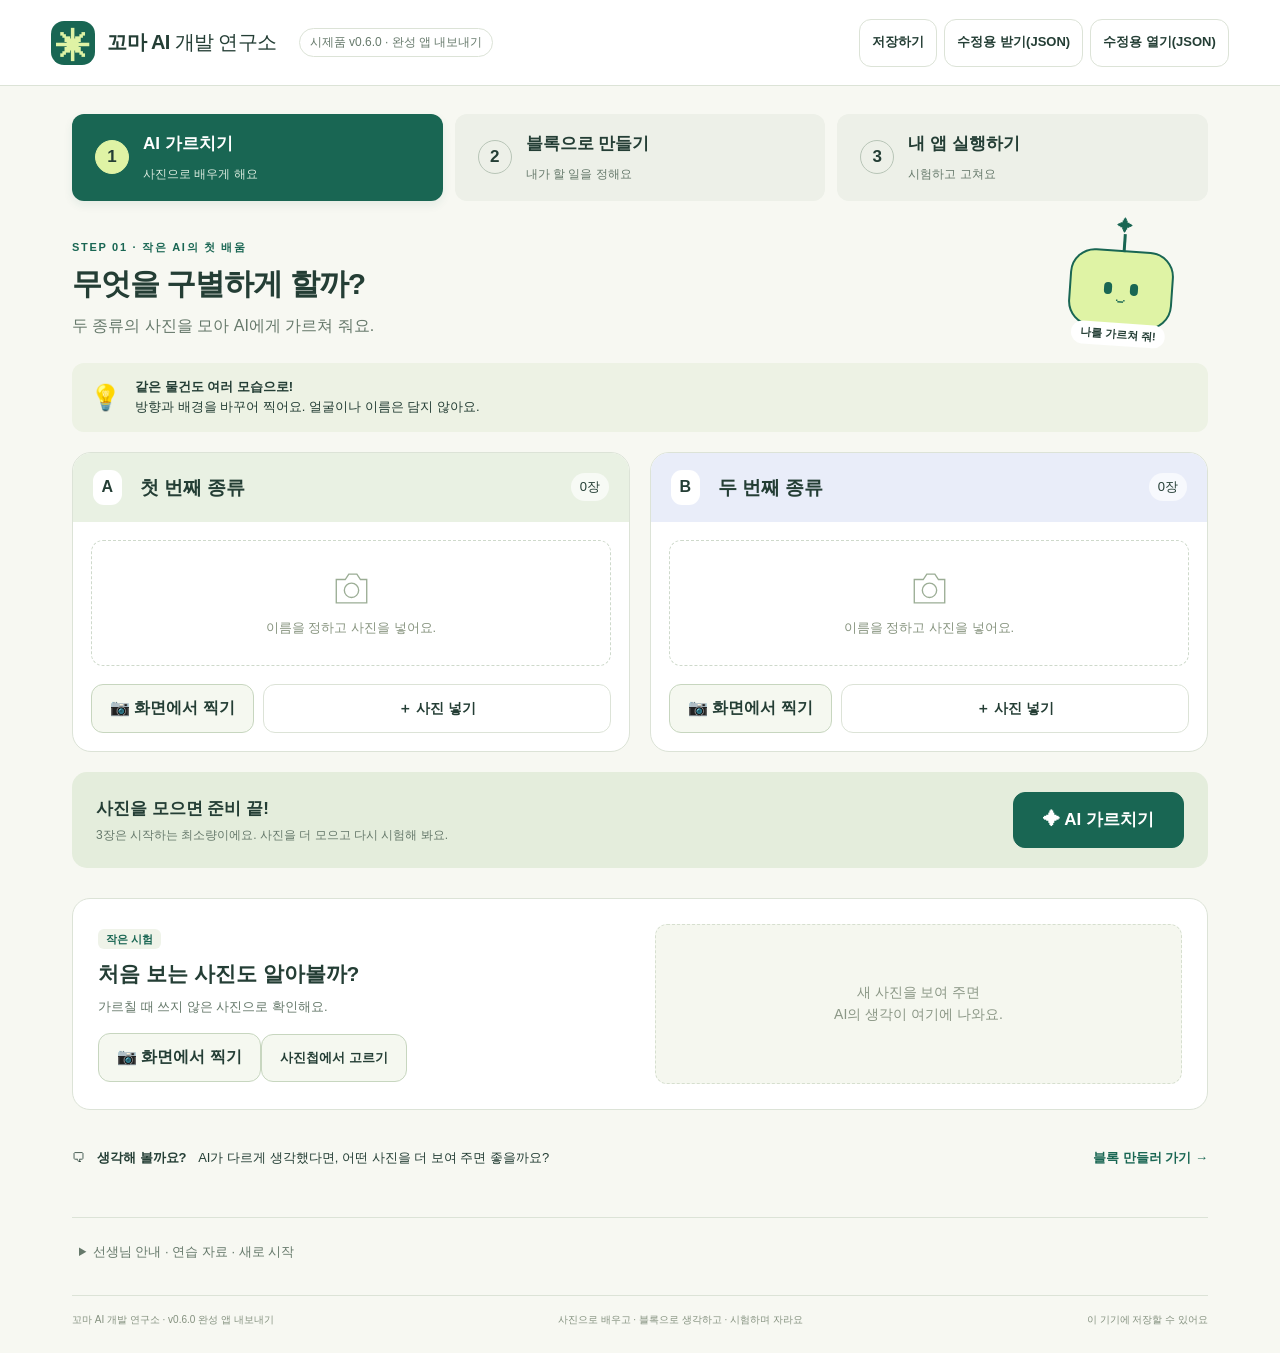
==== docs/index.html @ 5b6c754f "Prepare classroom app and restore large public assets with hash verification" ====
<!doctype html>
<html lang="ko"><head><meta charset="utf-8"><meta name="viewport" content="width=device-width,initial-scale=1"><meta name="theme-color" content="#196653"><title>꼬마 AI 개발 연구소</title><link rel="stylesheet" href="style.css"><script defer src="vendor/tf.min.js"></script><script defer src="engine.js?v=60"></script><script defer src="persistence.js"></script><script defer src="camera.js?v=3"></script><script defer src="export-html.js?v=60"></script><script defer src="app.js?v=60"></script></head><body>
<header><a class="brand" href="#"><span class="brand-icon">✳</span><span>꼬마 AI <b>개발 연구소</b></span></a><span class="prototype">시제품 v0.6.0 · 완성 앱 내보내기</span><div class="file-tools"><button id="save">저장하기</button><button id="export">수정용 받기(JSON)</button><label class="button quiet">수정용 열기(JSON)<input id="import" type="file" accept=".json,application/json" hidden></label></div></header>
<main><nav class="steps" aria-label="개발 단계"><button data-tab="teach" class="active"><span>1</span> AI 가르치기<small>사진으로 배우게 해요</small></button><button data-tab="build"><span>2</span> 블록으로 만들기<small>내가 할 일을 정해요</small></button><button data-tab="run"><span>3</span> 내 앱 실행하기<small>시험하고 고쳐요</small></button></nav>
<div id="notice" role="status" aria-live="polite" hidden></div>
<section id="teach" class="page"><div class="section-heading"><div><p class="eyebrow">STEP 01 · 작은 AI의 첫 배움</p><h1>무엇을 구별하게 할까?</h1><p>두 종류의 사진을 모아 AI에게 가르쳐 줘요.</p></div><div class="robot" aria-hidden="true"><i></i><i></i><span>⌣</span><b>나를 가르쳐 줘!</b></div></div>
<div class="hint"><span>💡</span><div><b>같은 물건도 여러 모습으로!</b><br>방향과 배경을 바꾸어 찍어요. 얼굴이나 이름은 담지 않아요.</div></div>
<div id="classes" class="class-grid"></div>
<div class="train-bar"><div><b id="train-state">사진을 모으면 준비 끝!</b><p id="train-detail">한 종류에 3장 이상 넣어 봐요. 서로 다른 모습이 좋아요.</p></div><button id="train" class="primary big">✦ AI 가르치기</button><progress id="progress" max="100" value="0" hidden></progress></div>
<div class="test-panel"><div><span class="tag">작은 시험</span><h2>처음 보는 사진도 알아볼까?</h2><p>가르칠 때 쓰지 않은 사진으로 확인해요.</p><button id="test-camera" class="secondary">📷 화면에서 찍기</button><label class="button secondary">사진첩에서 고르기<input id="test-file" type="file" accept="image/*" hidden></label><button id="test-again" class="secondary" hidden>↻ 같은 사진 다시 시험</button></div><div id="test-result" class="test-result empty">새 사진을 보여 주면<br>AI의 생각이 여기에 나와요.</div></div>
<div class="reflection"><span>🗨</span><p><b>생각해 볼까요?</b> AI가 다르게 생각했다면, 어떤 사진을 더 보여 주면 좋을까요?</p><button class="next" data-tab="build">블록 만들러 가기 →</button></div></section>
<section id="build" class="page" hidden><div class="section-heading"><div><p class="eyebrow">STEP 02 · 생각을 블록으로</p><h1>AI의 생각에, 나의 약속을 연결해요.</h1><p>블록을 눌러 넣고, 순서와 안내를 정해요.</p></div></div>
<div class="builder"><aside class="palette"><h2>블록 꾸러미</h2><p>필요한 블록을 눌러요.</p><button data-add="photo" class="palette-block blue">📷 사진 받기 <span>＋</span></button><button data-add="predict" class="palette-block purple">✦ AI에게 물어보기 <span>＋</span></button><button data-add="if" class="palette-block orange">만약 … (이)라면 <span>＋</span></button><div class="paper-note"><b>내가 정하는 약속</b><p>어떤 결과에 어떤 안내가 나올까요?<br>블록의 순서도 생각해 봐요.</p></div></aside><div class="workspace"><div class="workspace-title"><h2>나의 명령 블록</h2><span id="block-count">0개</span></div><div class="start-block">⚑ 시작 버튼을 누르면</div><div id="blocks"></div><div id="block-empty">왼쪽 꾸러미에서 블록을 골라요.<br>사진 → AI → 만약 … 순서로 생각해 봐요.</div><div id="validation" role="status"></div><button id="check-blocks" class="secondary">✓ 블록 연결 확인</button></div></div>
<div class="simulation"><div><h3>연결만 먼저 시험해요</h3><p>여기서는 AI를 쓰지 않아요. 결과를 골라 내 안내를 확인해요.</p></div><div id="sim-buttons"></div><output id="sim-output">어떤 안내가 나올까요?</output></div><div class="reflection"><span>🗨</span><p><b>생각해 볼까요?</b> AI가 맞혔는데 안내가 엉뚱하다면, 무엇을 고쳐야 할까요?</p><button data-tab="run" class="next">내 앱 실행하기 →</button></div></section>
<section id="run" class="page" hidden><div class="section-heading"><div><p class="eyebrow">STEP 03 · 내가 만든 앱</p><h1>이제, 나의 앱이 움직일 차례!</h1><p>친구의 새 사진으로 시험하고, 더 좋게 고쳐 봐요.</p></div><button id="back-edit" class="secondary" data-tab="build">↶ 블록 고치기</button></div><div class="run-layout"><div class="app-shell"><div class="app-top"><span>✳</span><input id="app-name" aria-label="내 앱 이름" maxlength="30" value="우리의 초록 약속"><span>● ● ●</span></div><div class="app-body"><div id="run-image" class="photo-placeholder"><span>📸</span><h2>어떤 물건일까?</h2><p>사진을 고르고 시작해요.</p></div><p class="run-photo-help">아래 앱은 위에 보이는 사진으로 실행해요. 첫 화면의 시험 사진을 가져와 비교할 수 있어요.</p><button id="reuse-test" class="secondary">↳ 시험한 사진 가져오기</button><div class="app-actions"><button id="run-camera" class="secondary">📷 화면에서 찍기</button><label class="button secondary">사진 고르기<input id="run-file" type="file" accept="image/*" hidden></label><button id="run-start" class="primary">▶ 시작</button></div><div id="app-result" aria-live="polite"><span class="leaf">❋</span><p>내가 만든 안내가 여기에 나타나요.</p></div></div></div><aside class="review"><div class="export-card"><h2>친구에게 앱을 나눠요</h2><p>학습한 AI와 안내를 하나의 실행 파일로 담아요.</p><button id="export-html" class="primary">↓ 완성 앱 받기(HTML)</button><p id="download-ready" hidden><a id="download-html" class="button" download>HTML 파일 저장</a><br><span class="small">준비됐어요! 위 링크를 눌러 저장해요.</span></p><p class="small">받은 HTML을 브라우저로 열면 사진을 넣어 시험할 수 있어요. 다시 고칠 작품은 위의 ‘수정용 받기(JSON)’로 보관해요.</p><p class="small">휴대폰의 파일 미리보기에서는 실행이 안 될 수 있어요. 파일 첨부·실행은 수업 전 사용하는 기기와 게시판에서 확인해 주세요.</p></div><span class="tag">개발자의 관찰 노트</span><h2>어디를 고쳐 볼까?</h2><div class="review-item"><span>1</span><div><b>AI가 구별한 결과를 봐요.</b><p>다르게 구별했다면<br>가르친 사진을 살펴봐요.</p><button data-tab="teach">사진 더 가르치기 ↗</button></div></div><div class="review-item"><span>2</span><div><b>앱의 안내를 읽어 봐요.</b><p>내가 생각한 안내가 아니라면<br>조건 블록을 살펴봐요.</p><button data-tab="build">블록 살펴보기 ↗</button></div></div><label class="note-label">오늘 바꾼 점 <textarea id="reflection" placeholder="말로 나누어도 좋아요. 선생님과 적어 볼까요?" maxlength="500"></textarea></label><p class="small">사진을 바꾼 뒤 같은 시험 사진으로 다시 확인해 보세요.</p></aside></div></section>
<details id="teacher"><summary>선생님 안내 · 연습 자료 · 새로 시작</summary><div class="teacher-grid"><div><h3>첫 시험 순서</h3><p>두 종류 사진 각 3장 이상 → AI 가르치기 → 새 사진 시험 → 사진·AI·조건 블록 연결 → 내 앱 실행.</p><p>사진 3장은 작동을 시작하는 최소량입니다. 학습 효과나 정확도를 보장하는 기준이 아닙니다. 최대 각 30장, 원본은 320px 이내로 줄여 사용합니다.</p><h3>AI가 하는 일과 아이가 정하는 일</h3><p>미리 학습된 MobileNet으로 사진의 특징을 추출하고, 학생이 붙인 이름과 사진으로 별도의 2종 분류기를 실제 학습합니다. 조건과 안내는 학생이 정한 규칙으로 실행됩니다.</p><p>AI는 정한 두 종류 중 하나를 고릅니다. 다른 물건·재질·오염 상태·실제 분리배출 방법을 판정하는 도구가 아닙니다. 환경 안내는 선생님과 확인해 주세요.</p></div><div><h3>저장과 사진 처리</h3><p>사진 학습과 예측은 이 브라우저 안에서 실행됩니다. 사진을 서버로 보내지 않습니다. 사진 추가와 학습 완료 후 이 기기의 브라우저에 한 작품을 자동 저장합니다. ‘저장하기’로도 보관할 수 있고, ‘수정용 받기(JSON)’는 사진·모델·블록이 들어 있는 수정용 파일을 받습니다. ‘내 앱 실행하기’의 ‘완성 앱 받기(HTML)’는 원본 학습 사진 없이 학습한 AI와 안내가 들어 있는 실행 파일을 받습니다. 다른 기기로 옮길 때는 파일을 열어 주세요.</p><p>브라우저 저장 자료는 정리·삭제될 수 있으니 수업 전후 파일로 보관해 주세요. 실제 갤럭시탭의 속도와 파일 복원은 수업 전에 확인해야 합니다.</p><h3>선생님용 연습</h3><p>물병·상자 그림을 자동으로 만들어 기능을 시험합니다. 실제 학생 사진으로 얻은 성능을 보여 주는 자료는 아닙니다. 현재 자료가 있으면 덮어쓰지 않습니다.</p><button id="demo">연습 그림 넣기</button><button id="demo-test">새 연습 그림으로 시험</button><button id="reset" class="danger">새 작품 시작</button><p id="technical" class="small"></p></div></div></details>
<footer><span>꼬마 AI 개발 연구소 · v0.6.0 완성 앱 내보내기</span><span>사진으로 배우고 · 블록으로 생각하고 · 시험하며 자라요</span><span id="save-state">이 기기에 저장할 수 있어요</span></footer></main><div id="busy" hidden role="status"><div class="spinner"></div><b id="busy-text">준비하고 있어요…</b><p>잠깐만 기다려 주세요.</p></div><dialog id="camera-dialog" aria-labelledby="camera-title"><div class="camera-heading"><h2 id="camera-title">사진 찍기</h2><button id="camera-close" aria-label="카메라 닫기">닫기 ×</button></div><video id="camera-video" autoplay muted playsinline></video><div class="camera-feedback"><img id="camera-last" alt="방금 저장한 사진" hidden><p id="camera-status" role="status">카메라를 준비해요.</p></div><div class="camera-actions"><button id="camera-capture" disabled>📷 찍어서 저장</button><button id="camera-retry" hidden>카메라 다시 열기</button></div><p class="small">얼굴 대신 물건을 찍어요. 닫으면 카메라도 꺼져요.</p></dialog></body></html>
---- docs/style.css ----
:root{--ink:#243e35;--green:#196653;--lime:#dff3a5;--paper:#f7f8f2;--line:#dce3d7;--muted:#66796b;--blue:#e5f1fd;--purple:#eee8fb;--orange:#fff0d8}*{box-sizing:border-box}body{margin:0;background:var(--paper);color:var(--ink);font-family:Arial,'Noto Sans KR','Malgun Gothic',sans-serif;line-height:1.55}button,input,select,textarea{font:inherit}button,.button{border:1px solid var(--line);border-radius:12px;padding:11px 18px;background:white;color:var(--ink);font-weight:700;cursor:pointer;min-height:48px;display:inline-flex;align-items:center;justify-content:center;gap:8px;text-decoration:none;touch-action:manipulation}button:hover,.button:hover{filter:brightness(.96);border-color:#829c8c}button:focus-visible,.button:focus-within,input:focus-visible,select:focus-visible,textarea:focus-visible{outline:3px solid #f0b73e;outline-offset:3px}button:disabled{opacity:.5;cursor:wait}input,select,textarea{color:var(--ink);border:1px solid #becdc0;border-radius:9px;padding:10px;background:white;min-width:0}input{max-width:100%}header{background:white;border-bottom:1px solid var(--line);display:flex;align-items:center;gap:22px;padding:18px 4%;min-height:86px}.brand{display:flex;align-items:center;gap:12px;color:var(--ink);text-decoration:none;font-size:20px;font-weight:800;letter-spacing:-.6px}.brand b{font-weight:400}.brand-icon{background:var(--green);color:var(--lime);display:grid;place-items:center;font-size:34px;border-radius:13px;width:44px;height:44px}.prototype{font-size:12px;color:var(--muted);border:1px solid var(--line);border-radius:20px;padding:4px 10px}.file-tools{margin-left:auto;display:flex;gap:7px;font-size:13px}.file-tools button,.file-tools .button{padding:9px 12px}main{max-width:1200px;padding:28px 32px 0;margin:auto}.steps{display:grid;grid-template-columns:repeat(3,1fr);gap:12px;margin-bottom:38px}.steps button{text-align:left;justify-content:flex-start;position:relative;display:grid;grid-template-columns:36px 1fr;column-gap:12px;padding:16px 22px;background:#edf0e8;border-color:transparent;font-size:17px}.steps span{grid-row:span 2;border:1px solid #b8c5b7;border-radius:50%;width:34px;height:34px;display:grid;place-items:center}.steps small{grid-column:2;font-size:12px;font-weight:400;color:var(--muted)}.steps .active{background:var(--green);color:white;box-shadow:0 4px 10px #19665315}.steps .active span{background:var(--lime);color:var(--ink);border-color:var(--lime)}.steps .active small{color:#dbebdf}.section-heading{display:flex;align-items:center;justify-content:space-between;gap:25px;margin:12px 0 24px}.eyebrow{color:var(--green);font-size:11px;font-weight:800;letter-spacing:1.7px;margin:0 0 8px}h1{font-size:30px;letter-spacing:-1px;line-height:1.35;margin:0 0 10px}h2{font-size:21px;line-height:1.4;margin:8px 0}h3{font-size:16px}.section-heading p:not(.eyebrow),.test-panel p{color:var(--muted);margin:0}.robot{flex-shrink:0;position:relative;display:flex;align-items:center;justify-content:center;gap:18px;width:104px;height:78px;border-radius:25px;background:var(--lime);border:2px solid var(--green);transform:rotate(4deg);margin-right:35px}.robot:before{content:'';position:absolute;width:3px;height:18px;background:var(--green);top:-18px}.robot:after{content:'✦';position:absolute;top:-38px;color:var(--green)}.robot i{width:8px;height:12px;background:var(--green);border-radius:10px}.robot span{position:absolute;bottom:7px;color:var(--green);font-size:23px}.robot b{position:absolute;bottom:-20px;white-space:nowrap;font-size:11px;background:white;padding:3px 9px;border-radius:12px}.hint{background:#edf2e4;border-radius:12px;padding:14px 18px;display:flex;align-items:center;gap:14px;font-size:13px;margin-bottom:20px}.hint>span{font-size:25px}.class-grid{display:grid;grid-template-columns:1fr 1fr;gap:20px}.class-card{background:white;border:1px solid var(--line);border-radius:19px;overflow:hidden}.class-header{background:#e9f1e3;padding:17px 20px;display:flex;align-items:center;gap:12px}.class-card:nth-child(2) .class-header{background:#e9edf9}.class-letter{width:35px;height:35px;display:grid;place-items:center;border-radius:11px;background:white;font-weight:800}.class-header input{font-size:19px;font-weight:800;border:0;background:transparent;width:100%;padding:3px 6px}.count{font-size:13px;white-space:nowrap;background:#ffffffaa;padding:4px 9px;border-radius:20px}.photos{min-height:156px;max-height:265px;overflow:auto;display:flex;flex-wrap:wrap;align-content:flex-start;gap:10px;padding:18px}.photo-empty{width:100%;border:1px dashed #ced9cb;border-radius:12px;display:flex;align-items:center;justify-content:center;flex-direction:column;height:126px;color:#87947f;font-size:13px;gap:8px}.photo-empty svg{width:43px;height:43px;stroke:#9bad95;fill:none;stroke-width:1.5}.thumb{width:75px;height:75px;position:relative}.thumb img{width:100%;height:100%;object-fit:cover;border-radius:9px}.thumb button{position:absolute;top:-7px;right:-7px;border-radius:50%;min-height:29px;width:29px;padding:0;background:white;color:#955448;font-size:19px}.photo-actions{display:flex;gap:9px;padding:0 18px 18px}.photo-actions label{flex:1;font-size:14px}.secondary{background:#f5f8f0;border-color:#c7d6bf}.primary{background:var(--green);color:white;border-color:var(--green)}.big{font-size:17px;min-height:56px;padding:14px 29px}.train-bar{background:#e4eddc;border-radius:15px;margin:20px 0 30px;padding:20px 24px;display:flex;flex-wrap:wrap;align-items:center;justify-content:space-between;gap:15px}.train-bar b{font-size:17px}.train-bar p{font-size:12px;color:var(--muted);margin:4px 0 0}progress{flex-basis:100%;width:100%;height:10px;accent-color:var(--green)}.test-panel{background:white;border:1px solid var(--line);border-radius:18px;padding:25px;display:grid;grid-template-columns:1fr 1fr;gap:30px;align-items:center}.tag{font-size:11px;background:#eff3e9;color:var(--green);border-radius:6px;padding:4px 8px;font-weight:800}.test-panel p{font-size:13px}.test-panel label{margin-top:17px;font-size:13px}.test-result{background:#f5f7ef;border-radius:12px;padding:18px;min-height:160px;font-size:14px;display:flex;align-items:center;gap:20px}.test-result.empty{justify-content:center;text-align:center;color:#8b9786;border:1px dashed #d6dfcf}.test-result img{width:100px;height:100px;object-fit:cover;border-radius:10px}.test-result strong{font-size:23px;color:var(--green);display:block}.test-result small{display:block;color:var(--muted);font-size:11px;line-height:1.7;margin-top:7px}.reflection{display:flex;align-items:center;gap:12px;margin:24px 0 32px;font-size:13px}.reflection p{flex:1}.reflection b{margin-right:8px}.next{background:transparent;border:0;color:var(--green);font-size:13px;padding-right:0}.builder{display:grid;grid-template-columns:270px 1fr;gap:22px}.palette{background:white;border-radius:18px;border:1px solid var(--line);padding:22px}.palette h2{font-size:18px}.palette p{font-size:13px;color:var(--muted)}.palette-block{width:100%;justify-content:space-between;margin:9px 0;padding:13px;font-size:14px;border:0;border-radius:8px 8px 8px 3px;box-shadow:0 3px 0 #00000012}.blue{background:var(--blue)}.purple{background:var(--purple)}.orange{background:var(--orange)}.paper-note{background:#faf5dd;transform:rotate(-2deg);padding:18px;margin-top:30px;font-size:14px}.paper-note p{line-height:1.9}.workspace{border:1px solid var(--line);border-radius:18px;background-color:#fff;background-image:radial-gradient(#dee7d8 1px,transparent 1px);background-size:18px 18px;padding:25px}.workspace-title{display:flex;justify-content:space-between;align-items:center;margin-bottom:20px}.workspace-title h2{font-size:18px;margin:0}.workspace-title span{font-size:12px}.start-block{display:inline-block;background:var(--green);color:white;border-radius:16px 16px 4px 4px;padding:12px 23px;font-size:14px;font-weight:700}.code-block{padding:15px 15px 13px;border-radius:4px 10px 10px 4px;margin:5px 0 5px 18px;border-left:5px solid #00000015;position:relative}.code-block:before{content:'';position:absolute;top:-5px;left:20px;width:20px;height:6px;border-radius:0 0 4px 4px;background:inherit}.block-top{display:flex;align-items:center;gap:9px}.block-top b{font-size:15px;flex:1}.controls{display:flex;gap:4px}.controls button{padding:0;width:38px;min-height:38px;background:#ffffff99;border:0}.code-block select{padding:6px;max-width:160px;min-height:42px;font-size:14px}.block-output{display:flex;align-items:center;gap:8px;padding:10px 0 0 16px;font-size:14px}.block-output input{flex:1;width:140px;font-size:14px}.block-output select{width:62px}.block-output label{white-space:nowrap}#block-empty{padding:30px;font-size:14px;color:var(--muted);line-height:2}#validation{padding:12px 0;font-size:13px;color:#9a5e16;white-space:pre-line}#check-blocks{font-size:13px}.simulation{display:flex;flex-wrap:wrap;align-items:center;gap:20px;background:#eaf0e3;border-radius:15px;padding:20px 25px;margin-top:22px}.simulation h3{margin:0}.simulation p{font-size:12px;color:var(--muted);margin:5px 0}.simulation button{font-size:13px;margin:3px}.simulation output{background:white;border-radius:9px;padding:12px 20px;font-size:14px;flex:1;min-width:160px}.run-layout{display:grid;grid-template-columns:1.4fr 1fr;gap:30px}.app-shell{background:white;border:1px solid #b7cdb7;border-radius:22px;overflow:hidden;box-shadow:0 8px 0 #dce6d4}.app-top{background:var(--green);color:white;padding:14px 22px;display:flex;align-items:center;gap:12px}.app-top>span:first-child{font-size:27px;color:var(--lime)}.app-top>span:last-child{font-size:7px;letter-spacing:3px}.app-top input{background:transparent;border:0;color:white;font-size:19px;font-weight:700;flex:1;width:100%;padding:5px}.app-body{padding:28px;text-align:center}.photo-placeholder{border:2px dashed #d8e2d1;border-radius:14px;height:200px;display:flex;align-items:center;justify-content:center;flex-direction:column;background:#fafbf7}.photo-placeholder>span{font-size:38px}.photo-placeholder h2{font-size:18px;margin:8px 0 2px}.photo-placeholder p{font-size:13px;margin:0;color:var(--muted)}#run-image img{width:100%;height:200px;object-fit:contain;border-radius:12px}.app-actions{display:flex;gap:12px;margin:18px 0}.app-actions>*{flex:1}#app-result{background:#f0f5e7;border-radius:13px;min-height:160px;padding:20px;display:flex;flex-direction:column;align-items:center;justify-content:center}#app-result p{font-size:14px;color:var(--muted);margin:8px}#app-result h2{font-size:24px}.leaf{font-size:32px;color:#74976a}#app-result small{font-size:12px;color:var(--muted)}.review{padding:20px 8px}.review h2{margin-top:12px}.review-item{display:flex;gap:15px;margin:25px 0}.review-item>span{background:#e4eccc;border-radius:50%;width:28px;height:28px;display:grid;place-items:center;flex-shrink:0}.review-item b{font-size:15px}.review-item p{font-size:13px;color:var(--muted);line-height:1.8;margin:7px 0}.review-item button{border:0;background:transparent;color:var(--green);font-size:13px;padding:5px 0;min-height:38px}.note-label{font-size:13px;font-weight:bold;display:block}.note-label textarea{display:block;width:100%;margin-top:8px;height:95px;resize:vertical;font-size:13px}.small{font-size:12px;color:var(--muted)}details{margin:35px 0 20px;border-top:1px solid var(--line);padding-top:17px;color:var(--muted);font-size:13px}summary{cursor:pointer;min-height:40px;padding:7px}.teacher-grid{display:grid;grid-template-columns:1fr 1fr;gap:30px;background:white;border-radius:12px;padding:20px;color:var(--ink);line-height:1.85}.teacher-grid button{font-size:12px;margin:4px}.danger{color:#9a4536}.teacher-grid h3{margin-bottom:5px}footer{display:flex;gap:16px;justify-content:space-between;font-size:10px;color:#84917f;padding:16px 0 25px;border-top:1px solid var(--line)}#notice{position:sticky;top:10px;z-index:8;background:#fff8dc;border:1px solid #e3d8a8;border-radius:10px;padding:13px 18px;margin-bottom:16px;font-size:14px;box-shadow:0 4px 15px #00000010}#busy{position:fixed;inset:0;background:#f7f8f2ed;z-index:20;display:flex;align-items:center;justify-content:center;flex-direction:column}#busy b{margin-top:18px}#busy p{font-size:13px;color:var(--muted)}.spinner{width:40px;height:40px;border:4px solid #d7e5ca;border-top-color:var(--green);border-radius:50%;animation:spin 1s linear infinite}@keyframes spin{to{transform:rotate(360deg)}}[hidden]{display:none!important}@media(max-width:1000px){.prototype{display:none}header{gap:12px;padding:15px 24px}.brand{font-size:17px}.brand b{display:none}main{padding:24px}.block-top{flex-wrap:wrap}.controls{margin-left:auto}.block-output{flex-wrap:wrap}.steps button{padding:14px}.robot{margin-right:15px}h1{font-size:27px}}@media(max-width:680px){header{flex-wrap:wrap;padding:12px 16px}.file-tools{margin-left:auto;font-size:11px;gap:4px}.file-tools button,.file-tools .button{padding:8px;min-height:42px}.brand-icon{width:32px;height:32px;font-size:27px}.brand{font-size:14px;gap:7px}main{padding:18px 14px}.steps{gap:5px;margin-bottom:26px}.steps button{display:flex;flex-direction:column;text-align:center;gap:6px;font-size:12px;padding:12px 4px}.steps small{display:none}.steps span{width:27px;height:27px;font-size:13px}h1{font-size:23px}.section-heading p:not(.eyebrow){font-size:13px}.robot{display:none}.class-grid{gap:12px;grid-template-columns:1fr}.class-header{padding:13px 16px}.photos{min-height:116px}.photo-empty{height:88px}.photo-empty svg{height:29px}.train-bar{padding:18px}.train-bar .primary{width:100%}.test-panel{grid-template-columns:1fr;padding:20px;gap:20px}.reflection{flex-wrap:wrap}.reflection p{flex-basis:85%}.reflection .next{margin-left:auto}.builder{grid-template-columns:1fr}.palette{padding:16px}.palette h2{margin:0}.palette p{margin:5px 0}.palette-block{display:inline-flex;width:auto;font-size:12px;margin:5px 3px;padding:9px}.paper-note{display:none}.workspace{padding:18px}.code-block{margin-left:8px}.run-layout{grid-template-columns:1fr}.app-body{padding:20px}.teacher-grid{grid-template-columns:1fr}.simulation{padding:18px}footer{flex-wrap:wrap}footer>span:nth-child(2){display:none}.section-heading{align-items:flex-start}.section-heading>button{font-size:11px;white-space:nowrap;padding:8px}.test-result img{width:80px;height:80px}}@media(prefers-reduced-motion:reduce){*{animation:none!important}}
.block-output{flex-wrap:wrap}.block-output select[data-message-choice]{width:auto;max-width:170px}.block-output input{flex-basis:100%;margin-left:0}.block-output select[data-icon]{width:62px}.controls button{min-width:44px;min-height:44px}
/* In-page camera: modest stream resolution and no native camera handoff. */
#camera-dialog{width:min(560px,calc(100vw - 24px));max-height:95dvh;overflow:auto;border:0;border-radius:22px;padding:20px;background:#fffdf7;color:#193f35;box-sizing:border-box}#camera-dialog::backdrop{background:#12352bd9}.camera-heading{display:flex;align-items:center;justify-content:space-between;gap:12px}.camera-heading h2{font-size:1.15rem;margin:4px 0 16px}.camera-heading button{flex-shrink:0}#camera-video{display:block;width:100%;max-height:48dvh;aspect-ratio:4/3;object-fit:contain;background:#15251e;border-radius:14px}.camera-feedback{display:flex;align-items:center;gap:12px;min-height:75px}.camera-feedback img{width:64px;height:64px;object-fit:cover;border-radius:10px}.camera-feedback p{line-height:1.5}.camera-actions{display:flex;flex-wrap:wrap;gap:10px}.camera-actions button{flex:1;min-height:54px}#camera-capture:disabled{opacity:.5}#camera-dialog .small{margin-bottom:0}
.prediction-label{border-bottom:1px solid #d6e4dd;padding:12px;margin-bottom:16px}.prediction-label h2{margin:8px 0;color:#196653}.rule-response>small{display:block}.rule-response .leaf{display:block;margin:12px auto}.result-comparison,.result-note,.run-photo-help{font-size:.9rem;line-height:1.6}.result-note{background:#fff0d3;padding:12px;border-radius:12px}.app-actions{flex-wrap:wrap}#reuse-test{margin:8px 0 14px}

.export-card{padding:0 0 22px;margin-bottom:24px;border-bottom:1px solid #d4dfd0}.export-card .primary{width:100%;min-height:52px}.export-card h2{font-size:22px}
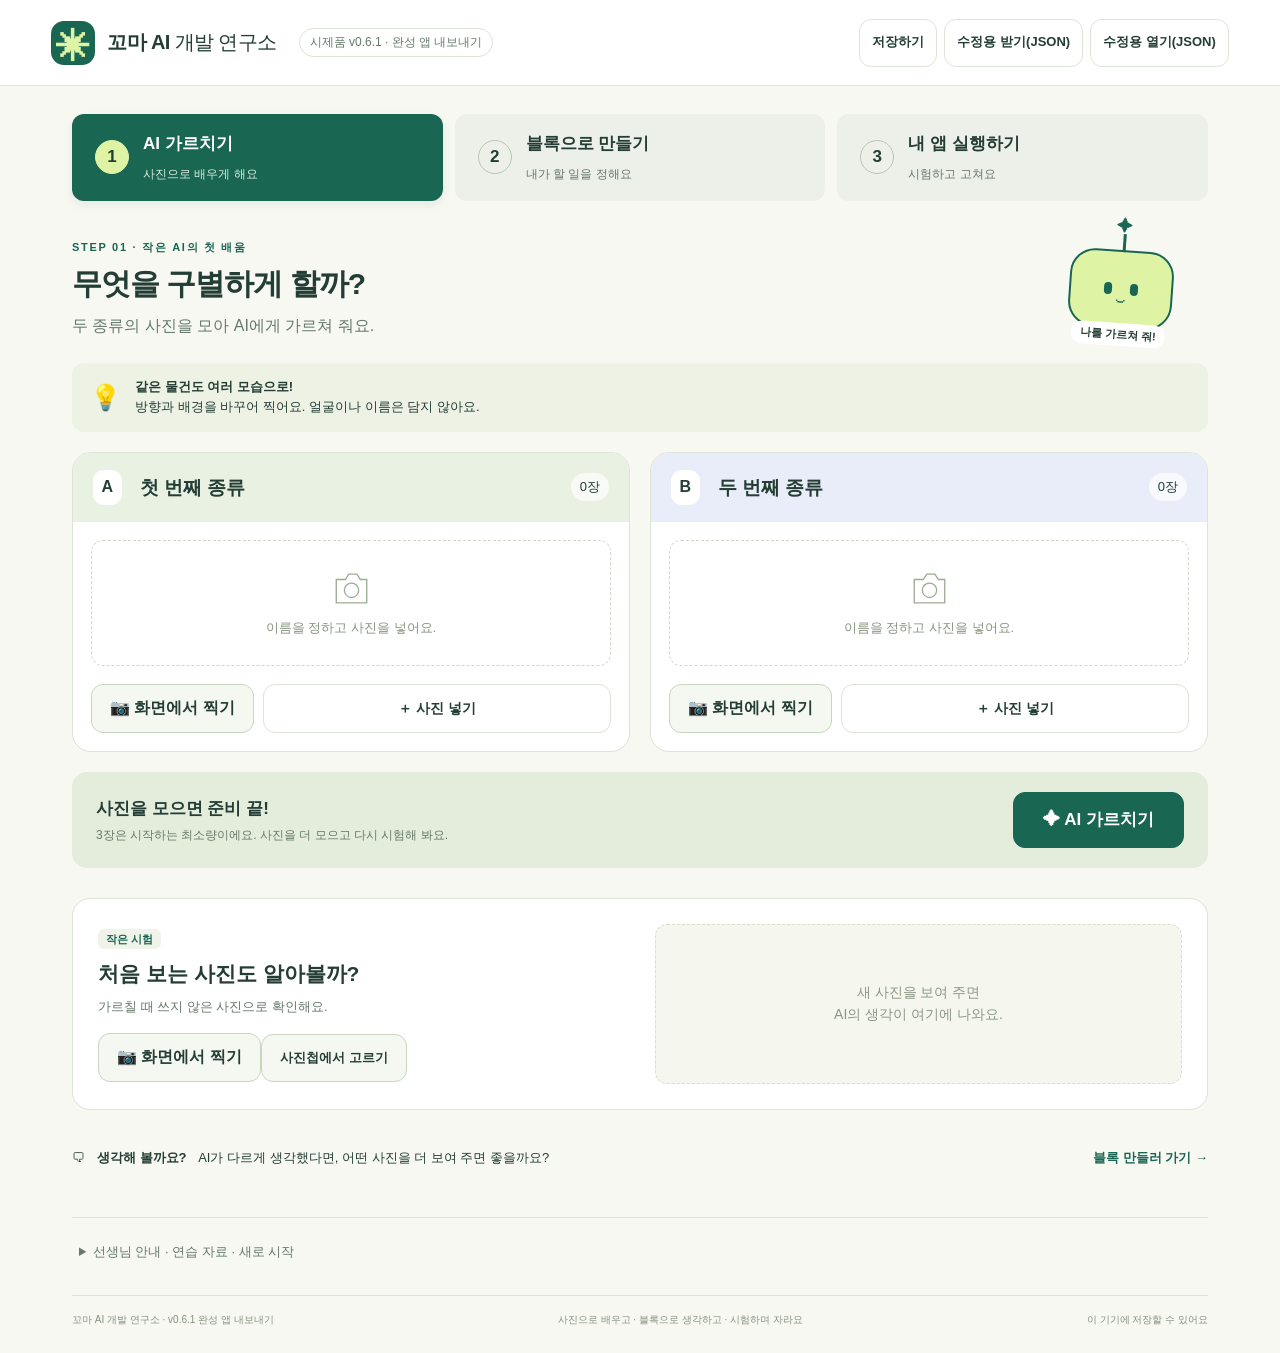
==== commit f985c5e8: "Add direct camera capture to exported classroom apps" ====
--- a/docs/index.html
+++ b/docs/index.html
@@ -1,6 +1,6 @@
 <!doctype html>
-<html lang="ko"><head><meta charset="utf-8"><meta name="viewport" content="width=device-width,initial-scale=1"><meta name="theme-color" content="#196653"><title>꼬마 AI 개발 연구소</title><link rel="stylesheet" href="style.css"><script defer src="vendor/tf.min.js"></script><script defer src="engine.js?v=60"></script><script defer src="persistence.js"></script><script defer src="camera.js?v=3"></script><script defer src="export-html.js?v=60"></script><script defer src="app.js?v=60"></script></head><body>
-<header><a class="brand" href="#"><span class="brand-icon">✳</span><span>꼬마 AI <b>개발 연구소</b></span></a><span class="prototype">시제품 v0.6.0 · 완성 앱 내보내기</span><div class="file-tools"><button id="save">저장하기</button><button id="export">수정용 받기(JSON)</button><label class="button quiet">수정용 열기(JSON)<input id="import" type="file" accept=".json,application/json" hidden></label></div></header>
+<html lang="ko"><head><meta charset="utf-8"><meta name="viewport" content="width=device-width,initial-scale=1"><meta name="theme-color" content="#196653"><title>꼬마 AI 개발 연구소</title><link rel="stylesheet" href="style.css"><script defer src="vendor/tf.min.js"></script><script defer src="engine.js?v=60"></script><script defer src="persistence.js"></script><script defer src="camera.js?v=3"></script><script defer src="export-html.js?v=61"></script><script defer src="app.js?v=60"></script></head><body>
+<header><a class="brand" href="#"><span class="brand-icon">✳</span><span>꼬마 AI <b>개발 연구소</b></span></a><span class="prototype">시제품 v0.6.1 · 완성 앱 내보내기</span><div class="file-tools"><button id="save">저장하기</button><button id="export">수정용 받기(JSON)</button><label class="button quiet">수정용 열기(JSON)<input id="import" type="file" accept=".json,application/json" hidden></label></div></header>
 <main><nav class="steps" aria-label="개발 단계"><button data-tab="teach" class="active"><span>1</span> AI 가르치기<small>사진으로 배우게 해요</small></button><button data-tab="build"><span>2</span> 블록으로 만들기<small>내가 할 일을 정해요</small></button><button data-tab="run"><span>3</span> 내 앱 실행하기<small>시험하고 고쳐요</small></button></nav>
 <div id="notice" role="status" aria-live="polite" hidden></div>
 <section id="teach" class="page"><div class="section-heading"><div><p class="eyebrow">STEP 01 · 작은 AI의 첫 배움</p><h1>무엇을 구별하게 할까?</h1><p>두 종류의 사진을 모아 AI에게 가르쳐 줘요.</p></div><div class="robot" aria-hidden="true"><i></i><i></i><span>⌣</span><b>나를 가르쳐 줘!</b></div></div>
@@ -14,4 +14,4 @@
 <div class="simulation"><div><h3>연결만 먼저 시험해요</h3><p>여기서는 AI를 쓰지 않아요. 결과를 골라 내 안내를 확인해요.</p></div><div id="sim-buttons"></div><output id="sim-output">어떤 안내가 나올까요?</output></div><div class="reflection"><span>🗨</span><p><b>생각해 볼까요?</b> AI가 맞혔는데 안내가 엉뚱하다면, 무엇을 고쳐야 할까요?</p><button data-tab="run" class="next">내 앱 실행하기 →</button></div></section>
 <section id="run" class="page" hidden><div class="section-heading"><div><p class="eyebrow">STEP 03 · 내가 만든 앱</p><h1>이제, 나의 앱이 움직일 차례!</h1><p>친구의 새 사진으로 시험하고, 더 좋게 고쳐 봐요.</p></div><button id="back-edit" class="secondary" data-tab="build">↶ 블록 고치기</button></div><div class="run-layout"><div class="app-shell"><div class="app-top"><span>✳</span><input id="app-name" aria-label="내 앱 이름" maxlength="30" value="우리의 초록 약속"><span>● ● ●</span></div><div class="app-body"><div id="run-image" class="photo-placeholder"><span>📸</span><h2>어떤 물건일까?</h2><p>사진을 고르고 시작해요.</p></div><p class="run-photo-help">아래 앱은 위에 보이는 사진으로 실행해요. 첫 화면의 시험 사진을 가져와 비교할 수 있어요.</p><button id="reuse-test" class="secondary">↳ 시험한 사진 가져오기</button><div class="app-actions"><button id="run-camera" class="secondary">📷 화면에서 찍기</button><label class="button secondary">사진 고르기<input id="run-file" type="file" accept="image/*" hidden></label><button id="run-start" class="primary">▶ 시작</button></div><div id="app-result" aria-live="polite"><span class="leaf">❋</span><p>내가 만든 안내가 여기에 나타나요.</p></div></div></div><aside class="review"><div class="export-card"><h2>친구에게 앱을 나눠요</h2><p>학습한 AI와 안내를 하나의 실행 파일로 담아요.</p><button id="export-html" class="primary">↓ 완성 앱 받기(HTML)</button><p id="download-ready" hidden><a id="download-html" class="button" download>HTML 파일 저장</a><br><span class="small">준비됐어요! 위 링크를 눌러 저장해요.</span></p><p class="small">받은 HTML을 브라우저로 열면 사진을 넣어 시험할 수 있어요. 다시 고칠 작품은 위의 ‘수정용 받기(JSON)’로 보관해요.</p><p class="small">휴대폰의 파일 미리보기에서는 실행이 안 될 수 있어요. 파일 첨부·실행은 수업 전 사용하는 기기와 게시판에서 확인해 주세요.</p></div><span class="tag">개발자의 관찰 노트</span><h2>어디를 고쳐 볼까?</h2><div class="review-item"><span>1</span><div><b>AI가 구별한 결과를 봐요.</b><p>다르게 구별했다면<br>가르친 사진을 살펴봐요.</p><button data-tab="teach">사진 더 가르치기 ↗</button></div></div><div class="review-item"><span>2</span><div><b>앱의 안내를 읽어 봐요.</b><p>내가 생각한 안내가 아니라면<br>조건 블록을 살펴봐요.</p><button data-tab="build">블록 살펴보기 ↗</button></div></div><label class="note-label">오늘 바꾼 점 <textarea id="reflection" placeholder="말로 나누어도 좋아요. 선생님과 적어 볼까요?" maxlength="500"></textarea></label><p class="small">사진을 바꾼 뒤 같은 시험 사진으로 다시 확인해 보세요.</p></aside></div></section>
 <details id="teacher"><summary>선생님 안내 · 연습 자료 · 새로 시작</summary><div class="teacher-grid"><div><h3>첫 시험 순서</h3><p>두 종류 사진 각 3장 이상 → AI 가르치기 → 새 사진 시험 → 사진·AI·조건 블록 연결 → 내 앱 실행.</p><p>사진 3장은 작동을 시작하는 최소량입니다. 학습 효과나 정확도를 보장하는 기준이 아닙니다. 최대 각 30장, 원본은 320px 이내로 줄여 사용합니다.</p><h3>AI가 하는 일과 아이가 정하는 일</h3><p>미리 학습된 MobileNet으로 사진의 특징을 추출하고, 학생이 붙인 이름과 사진으로 별도의 2종 분류기를 실제 학습합니다. 조건과 안내는 학생이 정한 규칙으로 실행됩니다.</p><p>AI는 정한 두 종류 중 하나를 고릅니다. 다른 물건·재질·오염 상태·실제 분리배출 방법을 판정하는 도구가 아닙니다. 환경 안내는 선생님과 확인해 주세요.</p></div><div><h3>저장과 사진 처리</h3><p>사진 학습과 예측은 이 브라우저 안에서 실행됩니다. 사진을 서버로 보내지 않습니다. 사진 추가와 학습 완료 후 이 기기의 브라우저에 한 작품을 자동 저장합니다. ‘저장하기’로도 보관할 수 있고, ‘수정용 받기(JSON)’는 사진·모델·블록이 들어 있는 수정용 파일을 받습니다. ‘내 앱 실행하기’의 ‘완성 앱 받기(HTML)’는 원본 학습 사진 없이 학습한 AI와 안내가 들어 있는 실행 파일을 받습니다. 다른 기기로 옮길 때는 파일을 열어 주세요.</p><p>브라우저 저장 자료는 정리·삭제될 수 있으니 수업 전후 파일로 보관해 주세요. 실제 갤럭시탭의 속도와 파일 복원은 수업 전에 확인해야 합니다.</p><h3>선생님용 연습</h3><p>물병·상자 그림을 자동으로 만들어 기능을 시험합니다. 실제 학생 사진으로 얻은 성능을 보여 주는 자료는 아닙니다. 현재 자료가 있으면 덮어쓰지 않습니다.</p><button id="demo">연습 그림 넣기</button><button id="demo-test">새 연습 그림으로 시험</button><button id="reset" class="danger">새 작품 시작</button><p id="technical" class="small"></p></div></div></details>
-<footer><span>꼬마 AI 개발 연구소 · v0.6.0 완성 앱 내보내기</span><span>사진으로 배우고 · 블록으로 생각하고 · 시험하며 자라요</span><span id="save-state">이 기기에 저장할 수 있어요</span></footer></main><div id="busy" hidden role="status"><div class="spinner"></div><b id="busy-text">준비하고 있어요…</b><p>잠깐만 기다려 주세요.</p></div><dialog id="camera-dialog" aria-labelledby="camera-title"><div class="camera-heading"><h2 id="camera-title">사진 찍기</h2><button id="camera-close" aria-label="카메라 닫기">닫기 ×</button></div><video id="camera-video" autoplay muted playsinline></video><div class="camera-feedback"><img id="camera-last" alt="방금 저장한 사진" hidden><p id="camera-status" role="status">카메라를 준비해요.</p></div><div class="camera-actions"><button id="camera-capture" disabled>📷 찍어서 저장</button><button id="camera-retry" hidden>카메라 다시 열기</button></div><p class="small">얼굴 대신 물건을 찍어요. 닫으면 카메라도 꺼져요.</p></dialog></body></html>
+<footer><span>꼬마 AI 개발 연구소 · v0.6.1 완성 앱 내보내기</span><span>사진으로 배우고 · 블록으로 생각하고 · 시험하며 자라요</span><span id="save-state">이 기기에 저장할 수 있어요</span></footer></main><div id="busy" hidden role="status"><div class="spinner"></div><b id="busy-text">준비하고 있어요…</b><p>잠깐만 기다려 주세요.</p></div><dialog id="camera-dialog" aria-labelledby="camera-title"><div class="camera-heading"><h2 id="camera-title">사진 찍기</h2><button id="camera-close" aria-label="카메라 닫기">닫기 ×</button></div><video id="camera-video" autoplay muted playsinline></video><div class="camera-feedback"><img id="camera-last" alt="방금 저장한 사진" hidden><p id="camera-status" role="status">카메라를 준비해요.</p></div><div class="camera-actions"><button id="camera-capture" disabled>📷 찍어서 저장</button><button id="camera-retry" hidden>카메라 다시 열기</button></div><p class="small">얼굴 대신 물건을 찍어요. 닫으면 카메라도 꺼져요.</p></dialog></body></html>
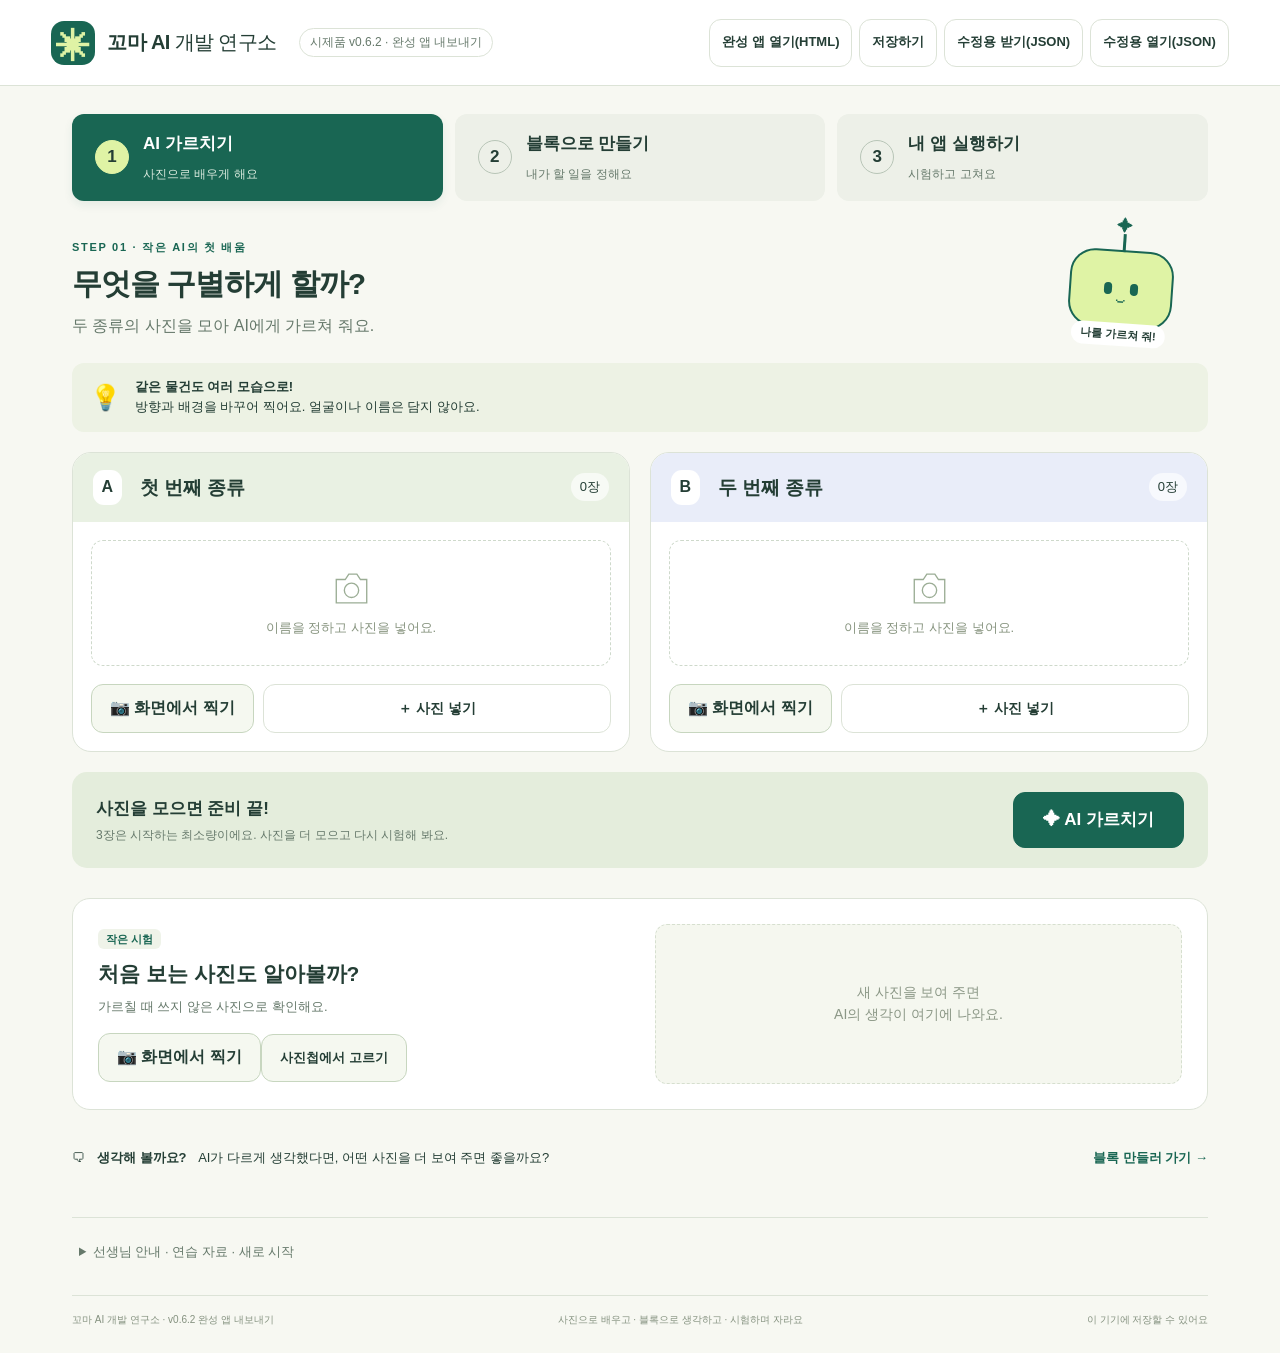
==== commit 2fef7ec0: "Run existing completed HTML apps on HTTPS with local-only import" ====
--- a/docs/index.html
+++ b/docs/index.html
@@ -1,6 +1,6 @@
 <!doctype html>
-<html lang="ko"><head><meta charset="utf-8"><meta name="viewport" content="width=device-width,initial-scale=1"><meta name="theme-color" content="#196653"><title>꼬마 AI 개발 연구소</title><link rel="stylesheet" href="style.css"><script defer src="vendor/tf.min.js"></script><script defer src="engine.js?v=60"></script><script defer src="persistence.js"></script><script defer src="camera.js?v=3"></script><script defer src="export-html.js?v=61"></script><script defer src="app.js?v=60"></script></head><body>
-<header><a class="brand" href="#"><span class="brand-icon">✳</span><span>꼬마 AI <b>개발 연구소</b></span></a><span class="prototype">시제품 v0.6.1 · 완성 앱 내보내기</span><div class="file-tools"><button id="save">저장하기</button><button id="export">수정용 받기(JSON)</button><label class="button quiet">수정용 열기(JSON)<input id="import" type="file" accept=".json,application/json" hidden></label></div></header>
+<html lang="ko"><head><meta charset="utf-8"><meta name="viewport" content="width=device-width,initial-scale=1"><meta name="theme-color" content="#196653"><title>꼬마 AI 개발 연구소</title><link rel="stylesheet" href="style.css"><script defer src="vendor/tf.min.js"></script><script defer src="engine.js?v=60"></script><script defer src="persistence.js"></script><script defer src="camera.js?v=3"></script><script defer src="export-html.js?v=62"></script><script defer src="app.js?v=60"></script></head><body>
+<header><a class="brand" href="#"><span class="brand-icon">✳</span><span>꼬마 AI <b>개발 연구소</b></span></a><span class="prototype">시제품 v0.6.2 · 완성 앱 내보내기</span><div class="file-tools"><a class="button quiet" href="play.html">완성 앱 열기(HTML)</a><button id="save">저장하기</button><button id="export">수정용 받기(JSON)</button><label class="button quiet">수정용 열기(JSON)<input id="import" type="file" accept=".json,application/json" hidden></label></div></header>
 <main><nav class="steps" aria-label="개발 단계"><button data-tab="teach" class="active"><span>1</span> AI 가르치기<small>사진으로 배우게 해요</small></button><button data-tab="build"><span>2</span> 블록으로 만들기<small>내가 할 일을 정해요</small></button><button data-tab="run"><span>3</span> 내 앱 실행하기<small>시험하고 고쳐요</small></button></nav>
 <div id="notice" role="status" aria-live="polite" hidden></div>
 <section id="teach" class="page"><div class="section-heading"><div><p class="eyebrow">STEP 01 · 작은 AI의 첫 배움</p><h1>무엇을 구별하게 할까?</h1><p>두 종류의 사진을 모아 AI에게 가르쳐 줘요.</p></div><div class="robot" aria-hidden="true"><i></i><i></i><span>⌣</span><b>나를 가르쳐 줘!</b></div></div>
@@ -12,6 +12,6 @@
 <section id="build" class="page" hidden><div class="section-heading"><div><p class="eyebrow">STEP 02 · 생각을 블록으로</p><h1>AI의 생각에, 나의 약속을 연결해요.</h1><p>블록을 눌러 넣고, 순서와 안내를 정해요.</p></div></div>
 <div class="builder"><aside class="palette"><h2>블록 꾸러미</h2><p>필요한 블록을 눌러요.</p><button data-add="photo" class="palette-block blue">📷 사진 받기 <span>＋</span></button><button data-add="predict" class="palette-block purple">✦ AI에게 물어보기 <span>＋</span></button><button data-add="if" class="palette-block orange">만약 … (이)라면 <span>＋</span></button><div class="paper-note"><b>내가 정하는 약속</b><p>어떤 결과에 어떤 안내가 나올까요?<br>블록의 순서도 생각해 봐요.</p></div></aside><div class="workspace"><div class="workspace-title"><h2>나의 명령 블록</h2><span id="block-count">0개</span></div><div class="start-block">⚑ 시작 버튼을 누르면</div><div id="blocks"></div><div id="block-empty">왼쪽 꾸러미에서 블록을 골라요.<br>사진 → AI → 만약 … 순서로 생각해 봐요.</div><div id="validation" role="status"></div><button id="check-blocks" class="secondary">✓ 블록 연결 확인</button></div></div>
 <div class="simulation"><div><h3>연결만 먼저 시험해요</h3><p>여기서는 AI를 쓰지 않아요. 결과를 골라 내 안내를 확인해요.</p></div><div id="sim-buttons"></div><output id="sim-output">어떤 안내가 나올까요?</output></div><div class="reflection"><span>🗨</span><p><b>생각해 볼까요?</b> AI가 맞혔는데 안내가 엉뚱하다면, 무엇을 고쳐야 할까요?</p><button data-tab="run" class="next">내 앱 실행하기 →</button></div></section>
-<section id="run" class="page" hidden><div class="section-heading"><div><p class="eyebrow">STEP 03 · 내가 만든 앱</p><h1>이제, 나의 앱이 움직일 차례!</h1><p>친구의 새 사진으로 시험하고, 더 좋게 고쳐 봐요.</p></div><button id="back-edit" class="secondary" data-tab="build">↶ 블록 고치기</button></div><div class="run-layout"><div class="app-shell"><div class="app-top"><span>✳</span><input id="app-name" aria-label="내 앱 이름" maxlength="30" value="우리의 초록 약속"><span>● ● ●</span></div><div class="app-body"><div id="run-image" class="photo-placeholder"><span>📸</span><h2>어떤 물건일까?</h2><p>사진을 고르고 시작해요.</p></div><p class="run-photo-help">아래 앱은 위에 보이는 사진으로 실행해요. 첫 화면의 시험 사진을 가져와 비교할 수 있어요.</p><button id="reuse-test" class="secondary">↳ 시험한 사진 가져오기</button><div class="app-actions"><button id="run-camera" class="secondary">📷 화면에서 찍기</button><label class="button secondary">사진 고르기<input id="run-file" type="file" accept="image/*" hidden></label><button id="run-start" class="primary">▶ 시작</button></div><div id="app-result" aria-live="polite"><span class="leaf">❋</span><p>내가 만든 안내가 여기에 나타나요.</p></div></div></div><aside class="review"><div class="export-card"><h2>친구에게 앱을 나눠요</h2><p>학습한 AI와 안내를 하나의 실행 파일로 담아요.</p><button id="export-html" class="primary">↓ 완성 앱 받기(HTML)</button><p id="download-ready" hidden><a id="download-html" class="button" download>HTML 파일 저장</a><br><span class="small">준비됐어요! 위 링크를 눌러 저장해요.</span></p><p class="small">받은 HTML을 브라우저로 열면 사진을 넣어 시험할 수 있어요. 다시 고칠 작품은 위의 ‘수정용 받기(JSON)’로 보관해요.</p><p class="small">휴대폰의 파일 미리보기에서는 실행이 안 될 수 있어요. 파일 첨부·실행은 수업 전 사용하는 기기와 게시판에서 확인해 주세요.</p></div><span class="tag">개발자의 관찰 노트</span><h2>어디를 고쳐 볼까?</h2><div class="review-item"><span>1</span><div><b>AI가 구별한 결과를 봐요.</b><p>다르게 구별했다면<br>가르친 사진을 살펴봐요.</p><button data-tab="teach">사진 더 가르치기 ↗</button></div></div><div class="review-item"><span>2</span><div><b>앱의 안내를 읽어 봐요.</b><p>내가 생각한 안내가 아니라면<br>조건 블록을 살펴봐요.</p><button data-tab="build">블록 살펴보기 ↗</button></div></div><label class="note-label">오늘 바꾼 점 <textarea id="reflection" placeholder="말로 나누어도 좋아요. 선생님과 적어 볼까요?" maxlength="500"></textarea></label><p class="small">사진을 바꾼 뒤 같은 시험 사진으로 다시 확인해 보세요.</p></aside></div></section>
+<section id="run" class="page" hidden><div class="section-heading"><div><p class="eyebrow">STEP 03 · 내가 만든 앱</p><h1>이제, 나의 앱이 움직일 차례!</h1><p>친구의 새 사진으로 시험하고, 더 좋게 고쳐 봐요.</p></div><button id="back-edit" class="secondary" data-tab="build">↶ 블록 고치기</button></div><div class="run-layout"><div class="app-shell"><div class="app-top"><span>✳</span><input id="app-name" aria-label="내 앱 이름" maxlength="30" value="우리의 초록 약속"><span>● ● ●</span></div><div class="app-body"><div id="run-image" class="photo-placeholder"><span>📸</span><h2>어떤 물건일까?</h2><p>사진을 고르고 시작해요.</p></div><p class="run-photo-help">아래 앱은 위에 보이는 사진으로 실행해요. 첫 화면의 시험 사진을 가져와 비교할 수 있어요.</p><button id="reuse-test" class="secondary">↳ 시험한 사진 가져오기</button><div class="app-actions"><button id="run-camera" class="secondary">📷 화면에서 찍기</button><label class="button secondary">사진 고르기<input id="run-file" type="file" accept="image/*" hidden></label><button id="run-start" class="primary">▶ 시작</button></div><div id="app-result" aria-live="polite"><span class="leaf">❋</span><p>내가 만든 안내가 여기에 나타나요.</p></div></div></div><aside class="review"><div class="export-card"><h2>친구에게 앱을 나눠요</h2><p>학습한 AI와 안내를 하나의 실행 파일로 담아요.</p><button id="export-html" class="primary">↓ 완성 앱 받기(HTML)</button><p id="download-ready" hidden><a id="download-html" class="button" download>HTML 파일 저장</a><br><span class="small">준비됐어요! 위 링크를 눌러 저장해요.</span></p><p class="small">받은 HTML은 <a href="play.html">완성 앱 실행 화면</a>에서 골라 촬영하고 시험할 수 있어요. 다시 고칠 작품은 위의 ‘수정용 받기(JSON)’로 보관해요.</p><p class="small">휴대폰의 파일 미리보기에서는 실행이 안 될 수 있어요. 파일 첨부·실행은 수업 전 사용하는 기기와 게시판에서 확인해 주세요.</p></div><span class="tag">개발자의 관찰 노트</span><h2>어디를 고쳐 볼까?</h2><div class="review-item"><span>1</span><div><b>AI가 구별한 결과를 봐요.</b><p>다르게 구별했다면<br>가르친 사진을 살펴봐요.</p><button data-tab="teach">사진 더 가르치기 ↗</button></div></div><div class="review-item"><span>2</span><div><b>앱의 안내를 읽어 봐요.</b><p>내가 생각한 안내가 아니라면<br>조건 블록을 살펴봐요.</p><button data-tab="build">블록 살펴보기 ↗</button></div></div><label class="note-label">오늘 바꾼 점 <textarea id="reflection" placeholder="말로 나누어도 좋아요. 선생님과 적어 볼까요?" maxlength="500"></textarea></label><p class="small">사진을 바꾼 뒤 같은 시험 사진으로 다시 확인해 보세요.</p></aside></div></section>
 <details id="teacher"><summary>선생님 안내 · 연습 자료 · 새로 시작</summary><div class="teacher-grid"><div><h3>첫 시험 순서</h3><p>두 종류 사진 각 3장 이상 → AI 가르치기 → 새 사진 시험 → 사진·AI·조건 블록 연결 → 내 앱 실행.</p><p>사진 3장은 작동을 시작하는 최소량입니다. 학습 효과나 정확도를 보장하는 기준이 아닙니다. 최대 각 30장, 원본은 320px 이내로 줄여 사용합니다.</p><h3>AI가 하는 일과 아이가 정하는 일</h3><p>미리 학습된 MobileNet으로 사진의 특징을 추출하고, 학생이 붙인 이름과 사진으로 별도의 2종 분류기를 실제 학습합니다. 조건과 안내는 학생이 정한 규칙으로 실행됩니다.</p><p>AI는 정한 두 종류 중 하나를 고릅니다. 다른 물건·재질·오염 상태·실제 분리배출 방법을 판정하는 도구가 아닙니다. 환경 안내는 선생님과 확인해 주세요.</p></div><div><h3>저장과 사진 처리</h3><p>사진 학습과 예측은 이 브라우저 안에서 실행됩니다. 사진을 서버로 보내지 않습니다. 사진 추가와 학습 완료 후 이 기기의 브라우저에 한 작품을 자동 저장합니다. ‘저장하기’로도 보관할 수 있고, ‘수정용 받기(JSON)’는 사진·모델·블록이 들어 있는 수정용 파일을 받습니다. ‘내 앱 실행하기’의 ‘완성 앱 받기(HTML)’는 원본 학습 사진 없이 학습한 AI와 안내가 들어 있는 실행 파일을 받습니다. 다른 기기로 옮길 때는 파일을 열어 주세요.</p><p>브라우저 저장 자료는 정리·삭제될 수 있으니 수업 전후 파일로 보관해 주세요. 실제 갤럭시탭의 속도와 파일 복원은 수업 전에 확인해야 합니다.</p><h3>선생님용 연습</h3><p>물병·상자 그림을 자동으로 만들어 기능을 시험합니다. 실제 학생 사진으로 얻은 성능을 보여 주는 자료는 아닙니다. 현재 자료가 있으면 덮어쓰지 않습니다.</p><button id="demo">연습 그림 넣기</button><button id="demo-test">새 연습 그림으로 시험</button><button id="reset" class="danger">새 작품 시작</button><p id="technical" class="small"></p></div></div></details>
-<footer><span>꼬마 AI 개발 연구소 · v0.6.1 완성 앱 내보내기</span><span>사진으로 배우고 · 블록으로 생각하고 · 시험하며 자라요</span><span id="save-state">이 기기에 저장할 수 있어요</span></footer></main><div id="busy" hidden role="status"><div class="spinner"></div><b id="busy-text">준비하고 있어요…</b><p>잠깐만 기다려 주세요.</p></div><dialog id="camera-dialog" aria-labelledby="camera-title"><div class="camera-heading"><h2 id="camera-title">사진 찍기</h2><button id="camera-close" aria-label="카메라 닫기">닫기 ×</button></div><video id="camera-video" autoplay muted playsinline></video><div class="camera-feedback"><img id="camera-last" alt="방금 저장한 사진" hidden><p id="camera-status" role="status">카메라를 준비해요.</p></div><div class="camera-actions"><button id="camera-capture" disabled>📷 찍어서 저장</button><button id="camera-retry" hidden>카메라 다시 열기</button></div><p class="small">얼굴 대신 물건을 찍어요. 닫으면 카메라도 꺼져요.</p></dialog></body></html>
+<footer><span>꼬마 AI 개발 연구소 · v0.6.2 완성 앱 내보내기</span><span>사진으로 배우고 · 블록으로 생각하고 · 시험하며 자라요</span><span id="save-state">이 기기에 저장할 수 있어요</span></footer></main><div id="busy" hidden role="status"><div class="spinner"></div><b id="busy-text">준비하고 있어요…</b><p>잠깐만 기다려 주세요.</p></div><dialog id="camera-dialog" aria-labelledby="camera-title"><div class="camera-heading"><h2 id="camera-title">사진 찍기</h2><button id="camera-close" aria-label="카메라 닫기">닫기 ×</button></div><video id="camera-video" autoplay muted playsinline></video><div class="camera-feedback"><img id="camera-last" alt="방금 저장한 사진" hidden><p id="camera-status" role="status">카메라를 준비해요.</p></div><div class="camera-actions"><button id="camera-capture" disabled>📷 찍어서 저장</button><button id="camera-retry" hidden>카메라 다시 열기</button></div><p class="small">얼굴 대신 물건을 찍어요. 닫으면 카메라도 꺼져요.</p></dialog></body></html>
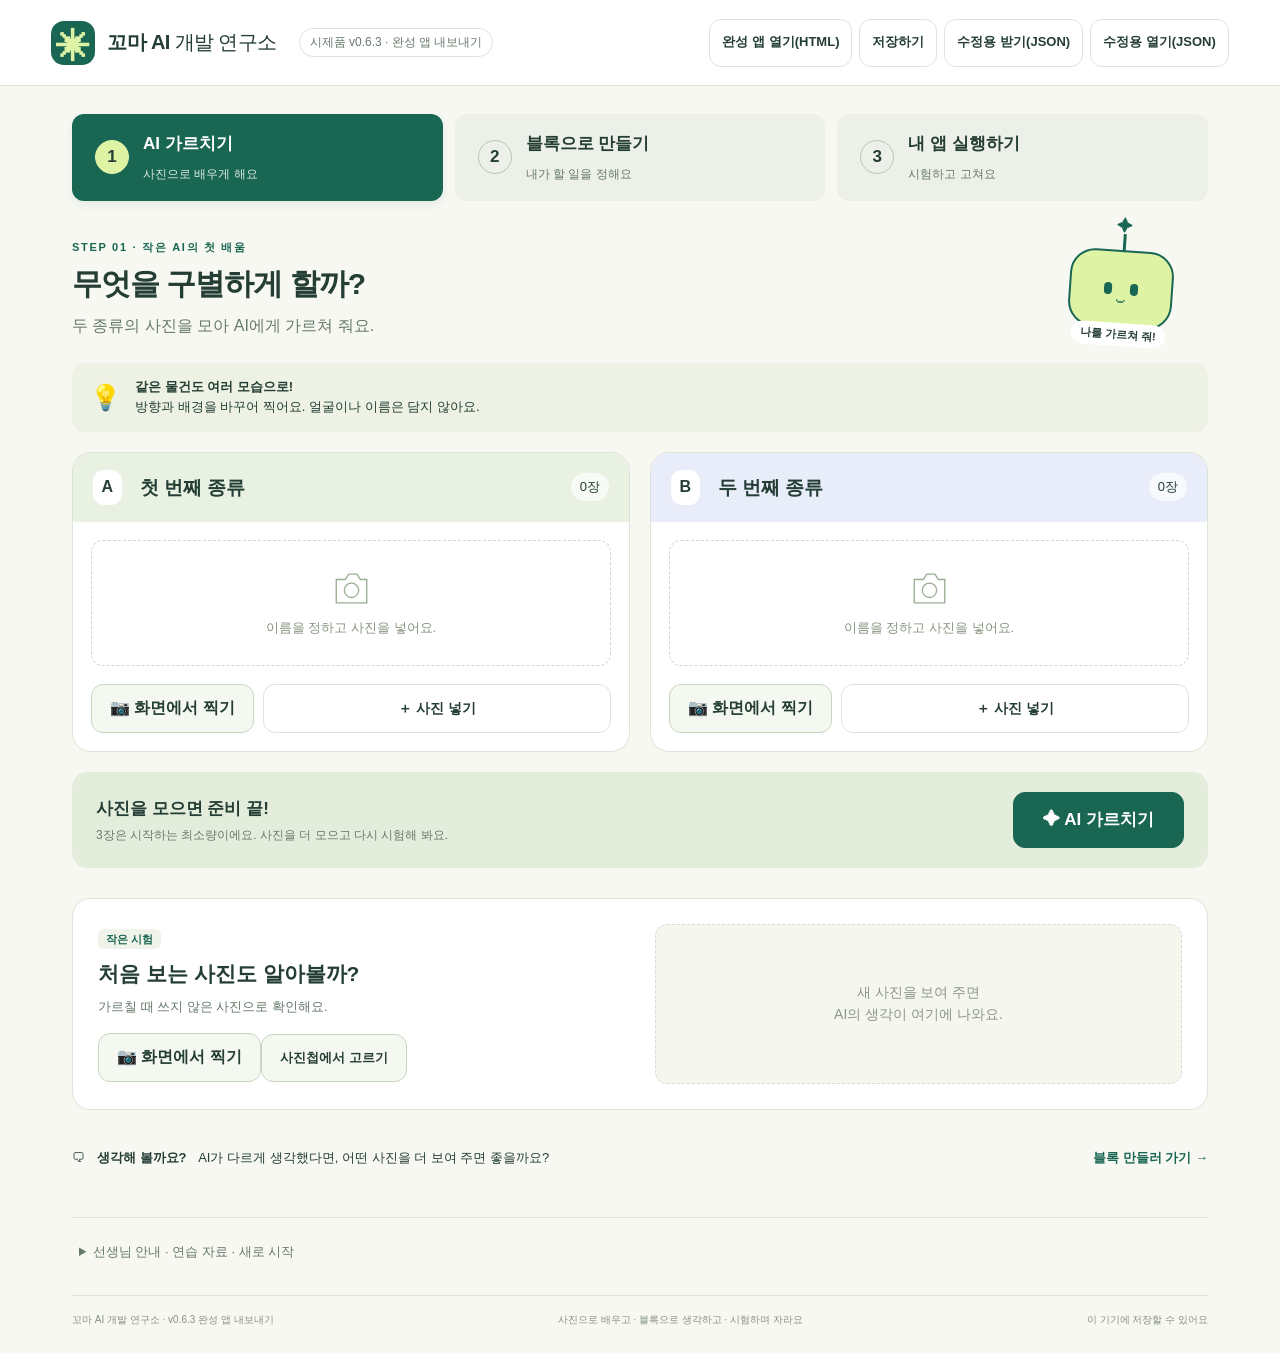
==== commit 6525aec3: "Launch completed apps directly into HTTPS camera without file reselection" ====
--- a/docs/index.html
+++ b/docs/index.html
@@ -1,6 +1,6 @@
 <!doctype html>
-<html lang="ko"><head><meta charset="utf-8"><meta name="viewport" content="width=device-width,initial-scale=1"><meta name="theme-color" content="#196653"><title>꼬마 AI 개발 연구소</title><link rel="stylesheet" href="style.css"><script defer src="vendor/tf.min.js"></script><script defer src="engine.js?v=60"></script><script defer src="persistence.js"></script><script defer src="camera.js?v=3"></script><script defer src="export-html.js?v=62"></script><script defer src="app.js?v=60"></script></head><body>
-<header><a class="brand" href="#"><span class="brand-icon">✳</span><span>꼬마 AI <b>개발 연구소</b></span></a><span class="prototype">시제품 v0.6.2 · 완성 앱 내보내기</span><div class="file-tools"><a class="button quiet" href="play.html">완성 앱 열기(HTML)</a><button id="save">저장하기</button><button id="export">수정용 받기(JSON)</button><label class="button quiet">수정용 열기(JSON)<input id="import" type="file" accept=".json,application/json" hidden></label></div></header>
+<html lang="ko"><head><meta charset="utf-8"><meta name="viewport" content="width=device-width,initial-scale=1"><meta name="theme-color" content="#196653"><title>꼬마 AI 개발 연구소</title><link rel="stylesheet" href="style.css"><script defer src="vendor/tf.min.js"></script><script defer src="engine.js?v=60"></script><script defer src="persistence.js"></script><script defer src="camera.js?v=3"></script><script defer src="export-html.js?v=63"></script><script defer src="app.js?v=60"></script></head><body>
+<header><a class="brand" href="#"><span class="brand-icon">✳</span><span>꼬마 AI <b>개발 연구소</b></span></a><span class="prototype">시제품 v0.6.3 · 완성 앱 내보내기</span><div class="file-tools"><a class="button quiet" href="play.html">완성 앱 열기(HTML)</a><button id="save">저장하기</button><button id="export">수정용 받기(JSON)</button><label class="button quiet">수정용 열기(JSON)<input id="import" type="file" accept=".json,application/json" hidden></label></div></header>
 <main><nav class="steps" aria-label="개발 단계"><button data-tab="teach" class="active"><span>1</span> AI 가르치기<small>사진으로 배우게 해요</small></button><button data-tab="build"><span>2</span> 블록으로 만들기<small>내가 할 일을 정해요</small></button><button data-tab="run"><span>3</span> 내 앱 실행하기<small>시험하고 고쳐요</small></button></nav>
 <div id="notice" role="status" aria-live="polite" hidden></div>
 <section id="teach" class="page"><div class="section-heading"><div><p class="eyebrow">STEP 01 · 작은 AI의 첫 배움</p><h1>무엇을 구별하게 할까?</h1><p>두 종류의 사진을 모아 AI에게 가르쳐 줘요.</p></div><div class="robot" aria-hidden="true"><i></i><i></i><span>⌣</span><b>나를 가르쳐 줘!</b></div></div>
@@ -14,4 +14,4 @@
 <div class="simulation"><div><h3>연결만 먼저 시험해요</h3><p>여기서는 AI를 쓰지 않아요. 결과를 골라 내 안내를 확인해요.</p></div><div id="sim-buttons"></div><output id="sim-output">어떤 안내가 나올까요?</output></div><div class="reflection"><span>🗨</span><p><b>생각해 볼까요?</b> AI가 맞혔는데 안내가 엉뚱하다면, 무엇을 고쳐야 할까요?</p><button data-tab="run" class="next">내 앱 실행하기 →</button></div></section>
 <section id="run" class="page" hidden><div class="section-heading"><div><p class="eyebrow">STEP 03 · 내가 만든 앱</p><h1>이제, 나의 앱이 움직일 차례!</h1><p>친구의 새 사진으로 시험하고, 더 좋게 고쳐 봐요.</p></div><button id="back-edit" class="secondary" data-tab="build">↶ 블록 고치기</button></div><div class="run-layout"><div class="app-shell"><div class="app-top"><span>✳</span><input id="app-name" aria-label="내 앱 이름" maxlength="30" value="우리의 초록 약속"><span>● ● ●</span></div><div class="app-body"><div id="run-image" class="photo-placeholder"><span>📸</span><h2>어떤 물건일까?</h2><p>사진을 고르고 시작해요.</p></div><p class="run-photo-help">아래 앱은 위에 보이는 사진으로 실행해요. 첫 화면의 시험 사진을 가져와 비교할 수 있어요.</p><button id="reuse-test" class="secondary">↳ 시험한 사진 가져오기</button><div class="app-actions"><button id="run-camera" class="secondary">📷 화면에서 찍기</button><label class="button secondary">사진 고르기<input id="run-file" type="file" accept="image/*" hidden></label><button id="run-start" class="primary">▶ 시작</button></div><div id="app-result" aria-live="polite"><span class="leaf">❋</span><p>내가 만든 안내가 여기에 나타나요.</p></div></div></div><aside class="review"><div class="export-card"><h2>친구에게 앱을 나눠요</h2><p>학습한 AI와 안내를 하나의 실행 파일로 담아요.</p><button id="export-html" class="primary">↓ 완성 앱 받기(HTML)</button><p id="download-ready" hidden><a id="download-html" class="button" download>HTML 파일 저장</a><br><span class="small">준비됐어요! 위 링크를 눌러 저장해요.</span></p><p class="small">받은 HTML은 <a href="play.html">완성 앱 실행 화면</a>에서 골라 촬영하고 시험할 수 있어요. 다시 고칠 작품은 위의 ‘수정용 받기(JSON)’로 보관해요.</p><p class="small">휴대폰의 파일 미리보기에서는 실행이 안 될 수 있어요. 파일 첨부·실행은 수업 전 사용하는 기기와 게시판에서 확인해 주세요.</p></div><span class="tag">개발자의 관찰 노트</span><h2>어디를 고쳐 볼까?</h2><div class="review-item"><span>1</span><div><b>AI가 구별한 결과를 봐요.</b><p>다르게 구별했다면<br>가르친 사진을 살펴봐요.</p><button data-tab="teach">사진 더 가르치기 ↗</button></div></div><div class="review-item"><span>2</span><div><b>앱의 안내를 읽어 봐요.</b><p>내가 생각한 안내가 아니라면<br>조건 블록을 살펴봐요.</p><button data-tab="build">블록 살펴보기 ↗</button></div></div><label class="note-label">오늘 바꾼 점 <textarea id="reflection" placeholder="말로 나누어도 좋아요. 선생님과 적어 볼까요?" maxlength="500"></textarea></label><p class="small">사진을 바꾼 뒤 같은 시험 사진으로 다시 확인해 보세요.</p></aside></div></section>
 <details id="teacher"><summary>선생님 안내 · 연습 자료 · 새로 시작</summary><div class="teacher-grid"><div><h3>첫 시험 순서</h3><p>두 종류 사진 각 3장 이상 → AI 가르치기 → 새 사진 시험 → 사진·AI·조건 블록 연결 → 내 앱 실행.</p><p>사진 3장은 작동을 시작하는 최소량입니다. 학습 효과나 정확도를 보장하는 기준이 아닙니다. 최대 각 30장, 원본은 320px 이내로 줄여 사용합니다.</p><h3>AI가 하는 일과 아이가 정하는 일</h3><p>미리 학습된 MobileNet으로 사진의 특징을 추출하고, 학생이 붙인 이름과 사진으로 별도의 2종 분류기를 실제 학습합니다. 조건과 안내는 학생이 정한 규칙으로 실행됩니다.</p><p>AI는 정한 두 종류 중 하나를 고릅니다. 다른 물건·재질·오염 상태·실제 분리배출 방법을 판정하는 도구가 아닙니다. 환경 안내는 선생님과 확인해 주세요.</p></div><div><h3>저장과 사진 처리</h3><p>사진 학습과 예측은 이 브라우저 안에서 실행됩니다. 사진을 서버로 보내지 않습니다. 사진 추가와 학습 완료 후 이 기기의 브라우저에 한 작품을 자동 저장합니다. ‘저장하기’로도 보관할 수 있고, ‘수정용 받기(JSON)’는 사진·모델·블록이 들어 있는 수정용 파일을 받습니다. ‘내 앱 실행하기’의 ‘완성 앱 받기(HTML)’는 원본 학습 사진 없이 학습한 AI와 안내가 들어 있는 실행 파일을 받습니다. 다른 기기로 옮길 때는 파일을 열어 주세요.</p><p>브라우저 저장 자료는 정리·삭제될 수 있으니 수업 전후 파일로 보관해 주세요. 실제 갤럭시탭의 속도와 파일 복원은 수업 전에 확인해야 합니다.</p><h3>선생님용 연습</h3><p>물병·상자 그림을 자동으로 만들어 기능을 시험합니다. 실제 학생 사진으로 얻은 성능을 보여 주는 자료는 아닙니다. 현재 자료가 있으면 덮어쓰지 않습니다.</p><button id="demo">연습 그림 넣기</button><button id="demo-test">새 연습 그림으로 시험</button><button id="reset" class="danger">새 작품 시작</button><p id="technical" class="small"></p></div></div></details>
-<footer><span>꼬마 AI 개발 연구소 · v0.6.2 완성 앱 내보내기</span><span>사진으로 배우고 · 블록으로 생각하고 · 시험하며 자라요</span><span id="save-state">이 기기에 저장할 수 있어요</span></footer></main><div id="busy" hidden role="status"><div class="spinner"></div><b id="busy-text">준비하고 있어요…</b><p>잠깐만 기다려 주세요.</p></div><dialog id="camera-dialog" aria-labelledby="camera-title"><div class="camera-heading"><h2 id="camera-title">사진 찍기</h2><button id="camera-close" aria-label="카메라 닫기">닫기 ×</button></div><video id="camera-video" autoplay muted playsinline></video><div class="camera-feedback"><img id="camera-last" alt="방금 저장한 사진" hidden><p id="camera-status" role="status">카메라를 준비해요.</p></div><div class="camera-actions"><button id="camera-capture" disabled>📷 찍어서 저장</button><button id="camera-retry" hidden>카메라 다시 열기</button></div><p class="small">얼굴 대신 물건을 찍어요. 닫으면 카메라도 꺼져요.</p></dialog></body></html>
+<footer><span>꼬마 AI 개발 연구소 · v0.6.3 완성 앱 내보내기</span><span>사진으로 배우고 · 블록으로 생각하고 · 시험하며 자라요</span><span id="save-state">이 기기에 저장할 수 있어요</span></footer></main><div id="busy" hidden role="status"><div class="spinner"></div><b id="busy-text">준비하고 있어요…</b><p>잠깐만 기다려 주세요.</p></div><dialog id="camera-dialog" aria-labelledby="camera-title"><div class="camera-heading"><h2 id="camera-title">사진 찍기</h2><button id="camera-close" aria-label="카메라 닫기">닫기 ×</button></div><video id="camera-video" autoplay muted playsinline></video><div class="camera-feedback"><img id="camera-last" alt="방금 저장한 사진" hidden><p id="camera-status" role="status">카메라를 준비해요.</p></div><div class="camera-actions"><button id="camera-capture" disabled>📷 찍어서 저장</button><button id="camera-retry" hidden>카메라 다시 열기</button></div><p class="small">얼굴 대신 물건을 찍어요. 닫으면 카메라도 꺼져요.</p></dialog></body></html>
